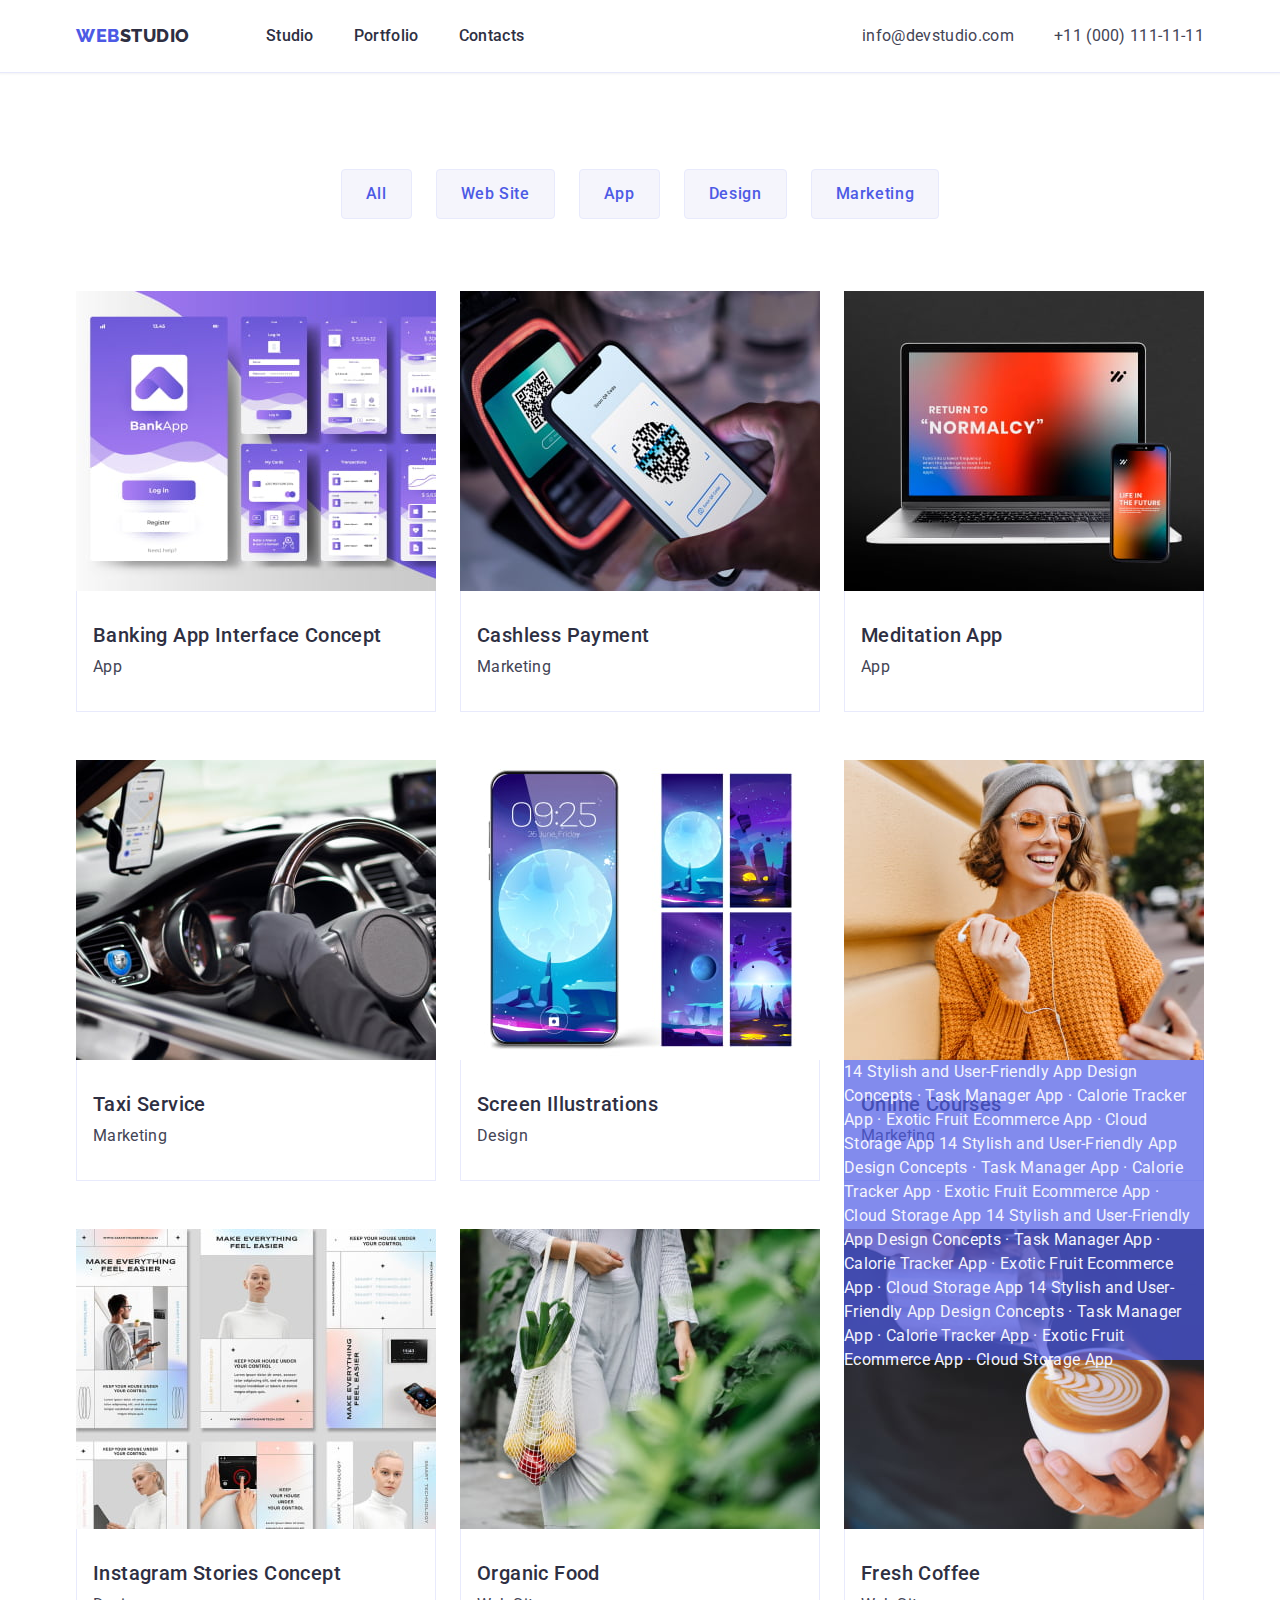
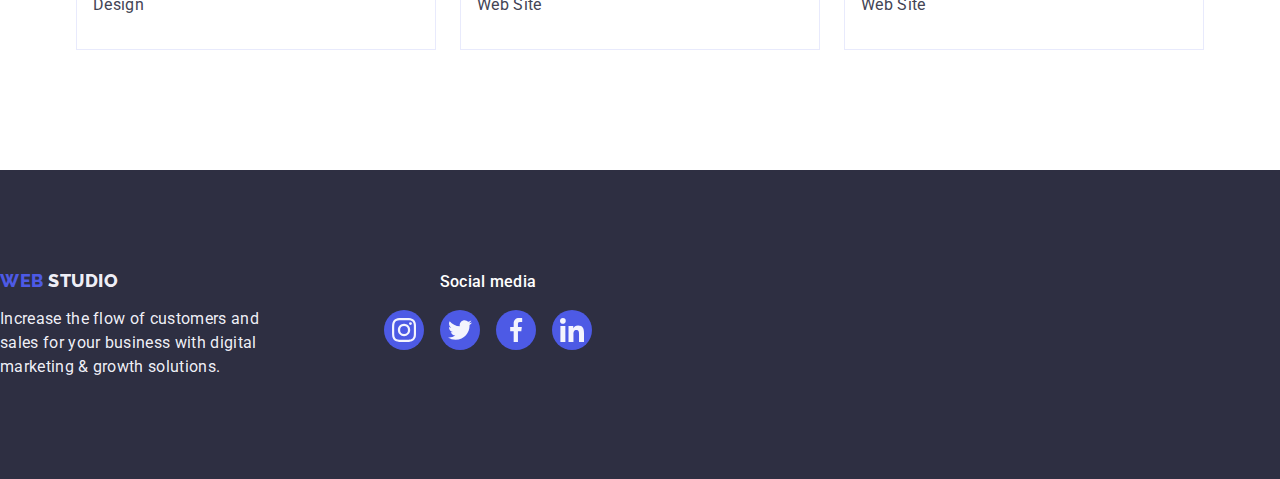
==== portfolio.html @ 6cc94f65 "ovarlai2" ====
<!DOCTYPE html>
<html lang="en">

<head>
  <meta charset="UTF-8" />
  <meta http-equiv="X-UA-Compatible" content="IE=edge" />
  <meta name="viewport" content="width=device-width, initial-scale=1.0" />
  <title>Document</title>
  <link rel="preconnect" href="https://fonts.googleapis.com" />
  <link rel="preconnect" href="https://fonts.gstatic.com" crossorigin />
  <link rel="preconnect" href="https://fonts.googleapis.com" />
  <link rel="preconnect" href="https://fonts.gstatic.com" crossorigin />
  <link
    href="https://fonts.googleapis.com/css2?family=Raleway:ital,wght@0,800;1,700&family=Roboto:wght@400;500;700;900&display=swap"
    rel="stylesheet" />
  <link rel="stylesheet" href="https://cdn.jsdelivr.net/npm/modern-normalize@1.1.0/modern-normalize.min.css">
  <link rel="stylesheet" href="./css/styles.css" />
</head>

<body>
  <!-- Header -->
  <header class="page-header">
    <div class="container page-header-container">
      <nav class="page-nav">
        <a class="menu-logo link" href="./index.html">
          Web<span class="logo">Studio</span>
        </a>
        <ul class="menu list">
          <li class="menu-item">
            <a class="menu-link link" href="./index.html">Studio</a>
          </li>
          <li class="menu-item">
            <a class="menu-link link" href="./portfolio.html">Portfolio</a>
          </li>
          <li class="menu-item">
            <a class="menu-link link" href="">Contacts</a>
          </li>
        </ul>
      </nav>

      <address class="page-address contact">
        <ul class="address list">
          <li class="address-item">
            <a class="contact link" href="mailto:info@devstudio.com">
              info@devstudio.com
            </a>
          </li>
          <li class="address-item">
            <a class="contact link" href="tel:+110001111111">
              +11 (000) 111-11-11
            </a>
          </li>
        </ul>
      </address>
    </div>
  </header>
  <main class="page-main">

    <!-- Products section -->

    <section class="section products-section link">
      <div class="container container-products">
        <h1 class="section-title visually-hidden">Products</h1>
        <ul class="filters list link">
          <li class="filters-item link">
            <button class="filters-button" type="button">All</button>
          </li>
          <li class="filters-item link">
            <button class="filters-button" type="button">Web Site</button>
          </li>
          <li class="filters-item link">
            <button class="filters-button" type="button">App</button>
          </li>
          <li class="filters-item link">
            <button class="filters-button" type="button">Design</button>
          </li>
          <li class="filters-item link">
            <button class="filters-button" type="button">Marketing</button>
          </li>
        </ul>
        <ul class="products list link">
          <li class="products-images">
            <a href="" class="link products-link">
              <img src="./images/hw-02/apps/banking-app.jpg" alt="banking interface" width="360" height="300" />
              <div class="content-card-wrapper">
                <h2 class="title-name">Banking App Interface Concept</h2>
                <p class="features-text">App</p>
              </div>
            </a>
          </li>
          <li class="products-images">
            <a href="" class="link products-link">
              <img src="./images/hw-02/apps/payment.jpg" alt="payment" width="360" height="300" />
              <div class="content-card-wrapper">
                <h2 class="title-name">Cashless Payment</h2>
                <p class="features-text">Marketing</p>
              </div>
            </a>
          </li>
          <li class="products-images">
            <a href="" class="link products-link">
              <img src="./images/hw-02/apps/meditation.jpg" alt="meditation" width="360" height="300" />
              <div class="content-card-wrapper">
                <h2 class="title-name">Meditation App</h2>
                <p class="features-text">App</p>
              </div>
            </a>
          </li>
          <li class="products-images">
            <a href="" class="link products-link">
              <img src="./images/hw-02/services/taxi.jpg" alt="taxi" width="360" height="300" />

              <div class="content-card-wrapper">
                <h2 class="title-name">Taxi Service</h2>
                <p class="features-text">Marketing</p>
              </div>
            </a>
          </li>
          <li class="products-images">
            <a href="" class="link products-link">
              <img src="./images/hw-02/services/screen.jpg" alt="screen" width="360" height="300" />
              <div class="content-card-wrapper">
                <h2 class="title-name">Screen Illustrations</h2>
                <p class="features-text">Design</p>
              </div>
            </a>
          </li>
          <li class="products-images">
            <a href="" class="link products-link">
              <div class="products-overley">
                <img src="./images/hw-02/services/courses.jpg" alt="online courses" width="360" height="300" />
                <p class="overlay">
                  14 Stylish and User-Friendly App Design Concepts · Task Manager App · Calorie Tracker App · Exotic
                  Fruit
                  Ecommerce App ·
                  Cloud Storage App 14 Stylish and User-Friendly App Design Concepts · Task Manager App · Calorie
                  Tracker App · Exotic
                  Fruit
                  Ecommerce App ·
                  Cloud Storage App 14 Stylish and User-Friendly App Design Concepts · Task Manager App · Calorie
                  Tracker App · Exotic
                  Fruit
                  Ecommerce App ·
                  Cloud Storage App 14 Stylish and User-Friendly App Design Concepts · Task Manager App · Calorie
                  Tracker App · Exotic
                  Fruit
                  Ecommerce App ·
                  Cloud Storage App
                </p>
              </div>
              <div class="content-card-wrapper">
                <h2 class="title-name">Online Courses</h2>
                <p class="features-text">Marketing</p>
              </div>
            </a>
          </li>
          <li class="products-images">
            <a href="" class="link products-link">
              <img src="./images/hw-02/websites/stories.jpg" alt="stories" width="360" height="300" />
              <div class="content-card-wrapper">
                <h2 class="title-name">Instagram Stories Concept</h2>
                <p class="features-text">Design</p>
              </div>
            </a>
          </li>
          <li class="products-images">
            <a href="" class="link products-link">
              <img src="./images/hw-02/websites/food.jpg" alt="food" width="360" height="300" />
              <div class="content-card-wrapper">
                <h2 class="title-name">Organic Food</h2>
                <p class="features-text">Web Site</p>
              </div>
            </a>
          </li>
          <li class="products-images">
            <a href="" class="link products-link">
              <img src="./images/hw-02/websites/cofee.jpg" alt="cofee" width="360" height="300" />
              <div class="content-card-wrapper">
                <h2 class="title-name">Fresh Coffee</h2>
                <p class="features-text">Web Site</p>
              </div>
            </a>
          </li>
        </ul>
      </div>
    </section>
  </main>
  <!-- Footer -->
  <footer class="page-footer">
    <div class="page-footer-container">
      <a class="footer-menu-logo link" href="./index.html">Web
        <span class="footer-logo">Studio</span>
      </a>
      <p class="footer-text">
        Increase the flow of customers and sales for your business with digital
        marketing & growth solutions.
      </p>
    </div>
    <div class="wrapper-container ">
      <p class="text-social">Social media</p>
      <ul class="social-list list footer-list">
        <li class="social-list-item">
          <a href="" class="social-list-link footer-link">
            <svg class="social-list-icon" width="24" height="24">
              <use href="./images/icons.svg#icon-instagram"></use>
            </svg>
          </a>
        </li>
        <li class="social-list-item">
          <a href="" class="social-list-link footer-link">
            <svg class="social-list-icon" width="24" height="24">
              <use href="./images/icons.svg#icon-twitter"></use>
            </svg>
          </a>
        </li>
        <li class="social-list-item">
          <a href="" class="social-list-link footer-link">
            <svg class="social-list-icon" width="24" height="24">
              <use href="./images/icons.svg#icon-facebook"></use>
            </svg>
          </a>
        </li>
        <li class="social-list-item">
          <a href="" class="social-list-link footer-link">
            <svg class="social-list-icon" width="24" height="24">
              <use href="./images/icons.svg#icon-linkedin"></use>
            </svg>
          </a>
        </li>
      </ul>
    </div>
  </footer>
  <script src="./js/modal.js"></script>
</body>

</html>
---- css/styles.css ----
:root {
  --prima-text-color: rgba(67, 68, 85, 1);
  --title-text-color: rgba(46, 47, 66, 1);
  --accent-color: rgba(77, 90, 229, 1);
  --prima-white-color: rgba(255, 255, 255, 0.84);
  --secondary-color: rgba(245, 245, 252, 0.982);
  --bg-color: rgba(46, 47, 66, 1);
  --btn-bg-color: rgb(64, 75, 191);
  --secondary-btn-bg-color: rgb(232, 234, 252);
  --icon-color: rgb(244, 244, 253);
  --shadow-color: rgba(46, 47, 66, 0.7);
  --icon-logo-color: rgb(142, 143, 153);
  --border-color: rgb(142, 143, 153);
  --icon-hover-color: rgb(64, 75, 191);
  --footer-text-color: #FFFFFF;
  --ovarley-text-color: rgb(244, 244, 253);
}

body {
  font-family: "Roboto", sans-serif;

  color: var(--prima-text-color);
  background-color: var(--prima-white-color);
}

h1,
h2,
h3,
p {
  margin-top: 0;
  margin-bottom: 0;
}

ul,
ol {
  margin-top: 0;
  margin-bottom: 0;
  padding-left: 0;
}

img {
  display: block;
}


.list {
  list-style: none;
}

.link {
  text-decoration: none;
}

.container {
  width: 1158px;
  margin-left: auto;
  margin-right: auto;
  padding-left: 15px;
  padding-right: 15px;

}

.section-title {
  font-weight: 700;
  font-size: 36px;
  line-height: 1.11;
  text-align: center;
  letter-spacing: 0.02em;
  text-transform: capitalize;
  margin-bottom: 72px;
  color: var(--title-text-color);

}

.title-name {
  font-weight: 500;
  font-size: 20px;
  line-height: 1.2;
  letter-spacing: 0.02em;
  margin-bottom: 8px;
  color: var(--title-text-color);

}

.social-list {
  display: flex;
  justify-content: center;
  gap: 24px;
}

.social-list-icon {
  fill: var(--icon-color);
}


.social-list-link {
  width: 40px;
  height: 40px;
  border-radius: 50%;
  display: flex;
  justify-content: center;
  align-items: center;
  background-color: var(--accent-color);
}

/* Main*/

/* ===============Header================= */
.page-header {
  border-bottom: 1px solid #E7E9FC;
  box-shadow: 0px 2px 1px rgba(46, 47, 66, 0.08), 0px 1px 1px rgba(46, 47, 66, 0.16), 0px 1px 6px rgba(46, 47, 66, 0.08);
}

.page-header-container {
  display: flex;
  align-items: center;
}

.page-nav {
  display: flex;
  align-items: center;
}


.menu-logo {
  font-family: "Raleway", sans-serif;
  font-weight: 800;
  font-size: 18px;
  line-height: 1.17;
  letter-spacing: 0.03em;
  text-transform: uppercase;
  color: var(--accent-color);
  padding: 24px 0;
  margin-right: 76px;
}

.logo {
  font-family: "Raleway", sans-serif;
  font-weight: 800;
  font-size: 18px;
  line-height: 1.17;
  letter-spacing: 0.03em;
  text-transform: uppercase;

  color: var(--title-text-color);
}

.menu {
  display: flex;
  align-items: center;
}

.menu-item:not(:last-child) {
  margin-right: 40px;
}

.menu-link {
  display: block;
  font-weight: 500;
  font-size: 16px;
  line-height: 1.5;
  padding: 24px 0;
  letter-spacing: 0.02em;
  color: var(--title-text-color);
}

.link:hover,
.link:focus {
  color: var(--accent-color);
}

/*-- Address --*/
.address {
  display: flex;
  align-items: center;
  gap: 40px;
}

.contact {
  font-weight: 400;
  font-size: 16px;
  font-style: normal;
  line-height: 1.5;
  letter-spacing: 0.02em;
  color: var(--prima-text-color);
  margin-left: auto;
  padding-top: 24px;
  padding-bottom: 24px;
}

.contact:hover,
.contact:focus {
  color: var(--accent-color);
}

/* ===============Hero section============ */

.hero {
  display: flex;
  height: 590.57px;
  padding: 188px 0;
  max-width: 1440px;
  margin-left: auto;
  margin-right: auto;
  background-image: linear-gradient(rgba(46, 47, 66, 0.7), rgba(46, 47, 66, 0.7)), url("../images/hw-04/hero/people-office.jpg");
  background-repeat: no-repeat;
  background-position: center;
  background-size: cover;
  background-color: var(--bg-color);
}

.hero-title {
  max-width: 496px;
  font-weight: 700;
  font-size: 56px;
  line-height: 1.07;
  text-align: center;
  color: var(--prima-white-color);
  letter-spacing: 0.02em;
  margin-left: auto;
  margin-right: auto;
}

.modal-btn {
  font-family: "Roboto", sans-serif;
  min-width: 169px;
  height: 56px;
  font-weight: 500;
  font-size: 16px;
  line-height: 1.5;
  display: block;
  align-items: center;
  letter-spacing: 0.04em;
  border-radius: 4px;
  border: none;
  padding-top: 16px;
  padding-right: 32px;
  padding-bottom: 16px;
  padding-left: 32px;
  cursor: pointer;
  margin-top: 70px;
  margin-left: auto;
  margin-right: auto;
  box-shadow: 0px 4px 4px var(--shadow-color);
  background: var(--accent-color);
  color: var(--prima-white-color);
}

.modal-btn:hover,
.modal-btn:focus,
.modal-btn:active {
  background: var(--btn-bg-color);
  color: var(--prima-white-color);
}

/* ===========Objectives section============= */
.section {
  padding-top: 120px;
  padding-bottom: 120px;
}

.goal {
  display: flex;
}

.goal-wrapper {
  display: flex;
  align-items: center;
  justify-content: center;
  width: 264px;
  height: 112px;
  margin-bottom: 8px;
  background: #F4F4FD;
  border-radius: 4px;

}

.icon {
  width: 64px;
  height: 64px;
}

.goal-item:not(:last-child) {
  margin-right: 24px;
}

.goal-text {
  font-weight: 400;
  font-size: 16px;
  line-height: 1.5;
  letter-spacing: 0.02em;
  width: 264px;

  padding: 24p 0;
  color: var(--prima-text-color);
}

.visually-hidden {
  position: absolute;
  width: 1px;
  height: 1px;
  margin: -1px;
  border: 0;
  padding: 0;
  white-space: nowrap;
  clip-path: inset(100%);
  clip: rect(0 0 0 0);
  overflow: hidden;
}

/*=======Devices section=======*/
.devices-section {
  padding-top: 0px;
}

.devices {
  display: flex;
}

.devices-images:not(:last-child) {
  margin-right: 24px;
}

/*=======Team section=======*/

.team {
  gap: 24px;
  display: flex;
  flex-wrap: wrap;
  justify-content: space-between;
}

.team-section {
  gap: 24px;
  padding: 120px 0;
  background-color: var(--secondary-color);
}

.team-work {
  text-align: center;
  border-radius: 0px 0px 4px 4px;
  box-shadow: 0px 1px 6px rgba(46, 47, 66, 0.08), 0px 1px 1px rgba(46, 47, 66, 0.16), 0px 2px 1px rgba(46, 47, 66, 0.08);
  background-color: var(--prima-white-color);
}

.team-card-wrapper {
  padding: 32px 0;
  margin: auto;

  border-radius: 0px 0px 4px 4px;
}

.team-features-text {
  font-weight: 400;
  font-size: 16px;
  line-height: 1.5;
  letter-spacing: 0.02em;
  margin-bottom: 8px;
  color: var(--prima-text-color);
}

.team-link:hover,
.team-link:focus {
  background-color: var(--btn-bg-color);
}

/*-- Customers section --*/
.customers-list {
  display: flex;
  gap: 24px;
}

.customers-icon {
  fill: currentColor;
}

.customers-title {
  font-size: 36px;
  line-height: 40px;
  line-height: 1.1;
  text-align: center;
  letter-spacing: 0.02em;
  text-transform: capitalize;
  color: var(--title-text-color);
  margin-bottom: 72px;
}

.customers-list-item {
  width: calc((100% - 120px) / 6);
  height: 88px;
}

.customers-item-link {
  width: 100%;
  height: 100%;
  border: 1px solid var(--border-color);
  border-radius: 4px;
  display: flex;
  align-items: center;
  justify-content: center;
  color: var(--border-color);
}

.customers-item-link:hover,
.customers-item-link:focus {
  border-color: var(--icon-hover-color)
}

.customers-item-link:hover,
.customers-item-link:focus {
  color: var(--icon-hover-color)
}

/*-- Footer --*/
.footer-container-content {
  display: flex;
  align-items: baseline;
}

.page-footer {
  display: flex;
  flex-direction: row;
  align-items: baseline;
  padding-top: 100px;
  padding-bottom: 100px;
  background-color: var(--bg-color);
}

.footer-menu-logo {
  font-family: "Raleway", sans-serif;
  font-style: normal;
  font-weight: 800;
  font-size: 18px;
  line-height: 1.17;
  display: inline-block;
  align-items: center;
  letter-spacing: 0.03em;
  text-transform: uppercase;
  margin-bottom: 16px;
  color: var(--accent-color);
}

.footer-logo {
  font-family: "Raleway";
  font-style: normal;
  font-weight: 800;
  font-size: 18px;
  line-height: 1.17;
  display: inline-block;
  align-items: center;
  letter-spacing: 0.03em;
  text-transform: uppercase;
  color: var(--secondary-color);
}

.footer-text {
  width: 264px;
  font-weight: 400;
  font-size: 16px;
  line-height: 1.5;
  letter-spacing: 0.02em;
  color: var(--secondary-color);
}

.page-footer-container {
  display: inline-block;
  margin-right: 120px;
}

.footer-list {
  gap: 16px;
}

.wrapper-container {
  display: block;
  align-items: center;
  width: 208px;
}

.text-social {
  margin-bottom: 16px;
  text-align: center;
  font-weight: 500;
  font-size: 16px;
  line-height: 1.5;
  letter-spacing: 0.02em;

  color: var(--footer-text-color);
}

.footer-link:hover,
.footer-link:focus {
  background-color: #31D0AA;
}

/*-- Portfolio --*/

.page-main {
  background-color: var(--prima-white-color);
}

.filters {
  display: inline-block;
  display: flex;
  gap: 24px;
  margin-bottom: 72px;
  justify-content: center;
}

.filters-button {
  font-family: "Roboto", sans-serif;
  font-weight: 500;
  font-size: 16px;
  line-height: 1.5;
  display: flex;
  border-radius: 4px;
  text-align: center;
  letter-spacing: 0.04em;
  cursor: pointer;
  padding-top: 12px;
  padding-left: 24px;
  padding-bottom: 12px;
  padding-right: 24px;
  border: 1px solid var(--secondary-btn-bg-color);
  background: var(--secondary-color);
  color: var(--accent-color);
}

.filters-button:hover,
.filters-button:focus {
  box-shadow: 0px 3px 1px rgba(0, 0, 0, 0.1), 0px 2px 1px rgba(0, 0, 0, 0.08), 0px 2px 2px rgba(0, 0, 0, 0.12);
}

.filters-button:hover,
.filters-button:focus {
  border: 1px solid transparent;
  background: var(--btn-bg-color);
  color: var(--prima-white-color);
}

.products {
  display: flex;
  flex-wrap: wrap;
  column-gap: 24px;
  row-gap: 48px;
}

.products-section {
  padding: 96px 0 120px
}

.products-images {
  display: block;
  border-top: none;
  width: calc((100% - 48px) / 3);
}

.features-text {
  font-weight: 400;
  font-size: 16px;
  line-height: 1.5;
  letter-spacing: 0.02em;
  color: var(--prima-text-color);
}

.content-card-wrapper {
  padding-top: 32px;
  padding: 32px 16px;
  border: 1px solid var(--secondary-btn-bg-color);
  border-top: none;
}

.products-overley {
  position: relative;
}

.overlay {
  position: absolute;
  font-weight: 400;
  font-size: 16px;
  line-height: 1.5;
  letter-spacing: 0.02em;
  width: 100%;
  height: 100%;

  color: var(--ovarley-text-color);
  background-color: rgb(77, 90, 229, 0.7);
}

.products-link {
  display: block;
}

.products-link:hover,
.products-link:focus {
  box-shadow: 0px 1px 6px rgba(46, 47, 66, 0.08),
    0px 1px 1px rgba(46, 47, 66, 0.16),
    0px 2px 1px rgba(46, 47, 66, 0.08);
}
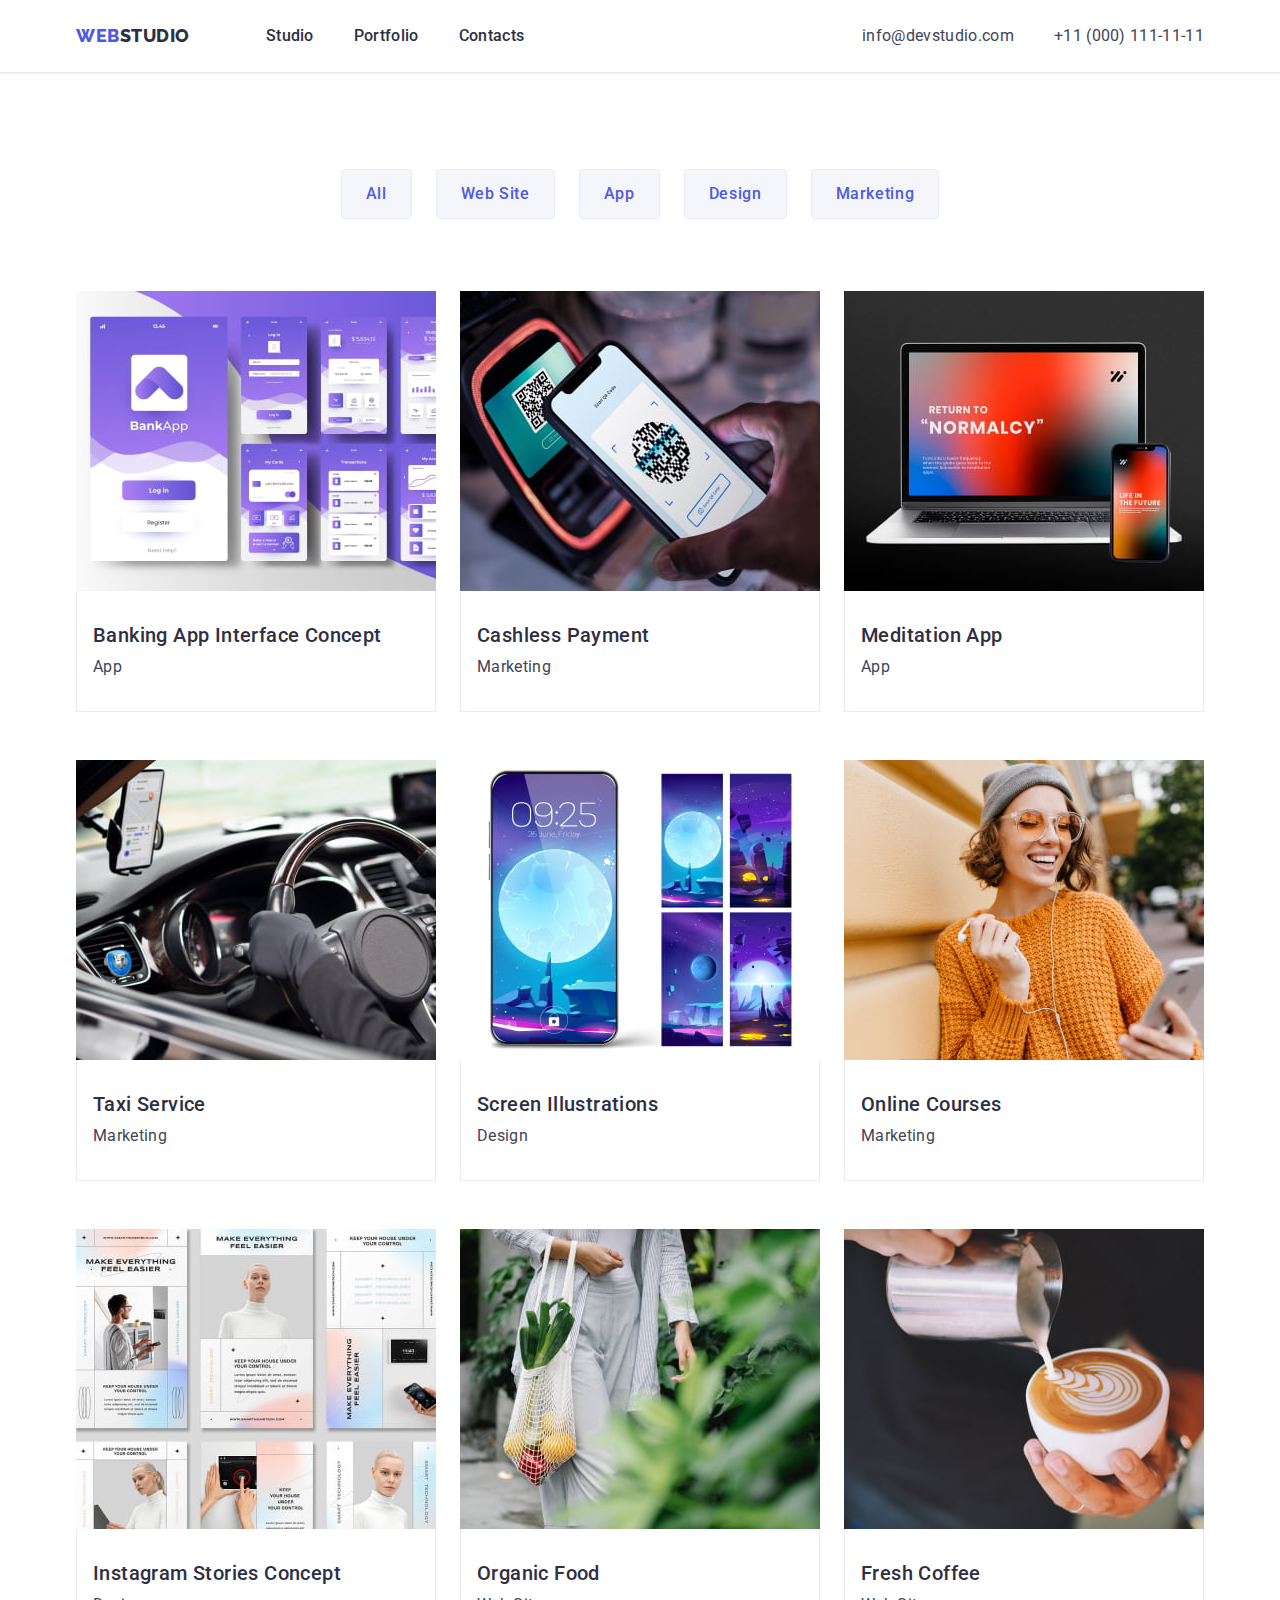
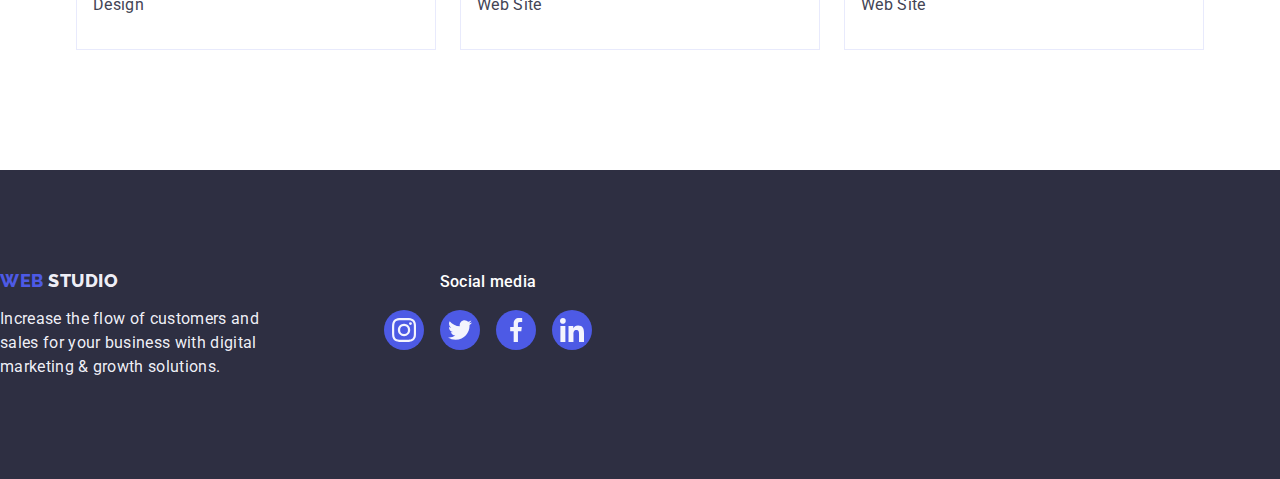
==== commit 922223b7: "products-overley" ====
--- a/portfolio.html
+++ b/portfolio.html
@@ -81,7 +81,15 @@
         <ul class="products list link">
           <li class="products-images">
             <a href="" class="link products-link">
-              <img src="./images/hw-02/apps/banking-app.jpg" alt="banking interface" width="360" height="300" />
+              <div class="products-overlay">
+                <img src="./images/hw-02/apps/banking-app.jpg" alt="banking interface" width="360" height="300" />
+                <p class="overlay">
+                  14 Stylish and User-Friendly App Design Concepts · Task Manager App · Calorie Tracker App · Exotic
+                  Fruit
+                  Ecommerce App ·
+                  Cloud Storage App
+                </p>
+              </div>
               <div class="content-card-wrapper">
                 <h2 class="title-name">Banking App Interface Concept</h2>
                 <p class="features-text">App</p>
@@ -90,7 +98,15 @@
           </li>
           <li class="products-images">
             <a href="" class="link products-link">
-              <img src="./images/hw-02/apps/payment.jpg" alt="payment" width="360" height="300" />
+              <div class="products-overlay">
+                <img src="./images/hw-02/apps/payment.jpg" alt="payment" width="360" height="300" />
+                <p class="overlay">
+                  14 Stylish and User-Friendly App Design Concepts · Task Manager App · Calorie Tracker App · Exotic
+                  Fruit
+                  Ecommerce App ·
+                  Cloud Storage App
+                </p>
+              </div>
               <div class="content-card-wrapper">
                 <h2 class="title-name">Cashless Payment</h2>
                 <p class="features-text">Marketing</p>
@@ -99,7 +115,15 @@
           </li>
           <li class="products-images">
             <a href="" class="link products-link">
-              <img src="./images/hw-02/apps/meditation.jpg" alt="meditation" width="360" height="300" />
+              <div class="products-overlay">
+                <img src="./images/hw-02/apps/meditation.jpg" alt="meditation" width="360" height="300" />
+                <p class="overlay">
+                  14 Stylish and User-Friendly App Design Concepts · Task Manager App · Calorie Tracker App · Exotic
+                  Fruit
+                  Ecommerce App ·
+                  Cloud Storage App
+                </p>
+              </div>
               <div class="content-card-wrapper">
                 <h2 class="title-name">Meditation App</h2>
                 <p class="features-text">App</p>
@@ -108,8 +132,15 @@
           </li>
           <li class="products-images">
             <a href="" class="link products-link">
-              <img src="./images/hw-02/services/taxi.jpg" alt="taxi" width="360" height="300" />
-
+              <div class="products-overlay">
+                <img src="./images/hw-02/services/taxi.jpg" alt="taxi" width="360" height="300" />
+                <p class="overlay">
+                  14 Stylish and User-Friendly App Design Concepts · Task Manager App · Calorie Tracker App · Exotic
+                  Fruit
+                  Ecommerce App ·
+                  Cloud Storage App
+                </p>
+              </div>
               <div class="content-card-wrapper">
                 <h2 class="title-name">Taxi Service</h2>
                 <p class="features-text">Marketing</p>
@@ -118,7 +149,15 @@
           </li>
           <li class="products-images">
             <a href="" class="link products-link">
-              <img src="./images/hw-02/services/screen.jpg" alt="screen" width="360" height="300" />
+              <div class="products-overlay">
+                <img src="./images/hw-02/services/screen.jpg" alt="screen" width="360" height="300" />
+                <p class="overlay">
+                  14 Stylish and User-Friendly App Design Concepts · Task Manager App · Calorie Tracker App · Exotic
+                  Fruit
+                  Ecommerce App ·
+                  Cloud Storage App
+                </p>
+              </div>
               <div class="content-card-wrapper">
                 <h2 class="title-name">Screen Illustrations</h2>
                 <p class="features-text">Design</p>
@@ -127,26 +166,16 @@
           </li>
           <li class="products-images">
             <a href="" class="link products-link">
-              <div class="products-overley">
-                <img src="./images/hw-02/services/courses.jpg" alt="online courses" width="360" height="300" />
-                <p class="overlay">
-                  14 Stylish and User-Friendly App Design Concepts · Task Manager App · Calorie Tracker App · Exotic
-                  Fruit
-                  Ecommerce App ·
-                  Cloud Storage App 14 Stylish and User-Friendly App Design Concepts · Task Manager App · Calorie
-                  Tracker App · Exotic
-                  Fruit
-                  Ecommerce App ·
-                  Cloud Storage App 14 Stylish and User-Friendly App Design Concepts · Task Manager App · Calorie
-                  Tracker App · Exotic
-                  Fruit
-                  Ecommerce App ·
-                  Cloud Storage App 14 Stylish and User-Friendly App Design Concepts · Task Manager App · Calorie
-                  Tracker App · Exotic
-                  Fruit
-                  Ecommerce App ·
-                  Cloud Storage App
-                </p>
+              <div class="products-overlay ">
+                <div class="products-overlay">
+                  <img src="./images/hw-02/services/courses.jpg" alt="online courses" width="360" height="300" />
+                  <p class="overlay">
+                    14 Stylish and User-Friendly App Design Concepts · Task Manager App · Calorie Tracker App · Exotic
+                    Fruit
+                    Ecommerce App ·
+                    Cloud Storage App
+                  </p>
+                </div>
               </div>
               <div class="content-card-wrapper">
                 <h2 class="title-name">Online Courses</h2>
@@ -155,17 +184,33 @@
             </a>
           </li>
           <li class="products-images">
-            <a href="" class="link products-link">
-              <img src="./images/hw-02/websites/stories.jpg" alt="stories" width="360" height="300" />
-              <div class="content-card-wrapper">
-                <h2 class="title-name">Instagram Stories Concept</h2>
-                <p class="features-text">Design</p>
-              </div>
-            </a>
-          </li>
-          <li class="products-images">
-            <a href="" class="link products-link">
-              <img src="./images/hw-02/websites/food.jpg" alt="food" width="360" height="300" />
+            <div class="products-overlay">
+              <a href="" class="link products-link">
+                <img src="./images/hw-02/websites/stories.jpg" alt="stories" width="360" height="300" />
+                <p class="overlay">
+                  14 Stylish and User-Friendly App Design Concepts · Task Manager App · Calorie Tracker App · Exotic
+                  Fruit
+                  Ecommerce App ·
+                  Cloud Storage App
+                </p>
+            </div>
+            <div class="content-card-wrapper">
+              <h2 class="title-name">Instagram Stories Concept</h2>
+              <p class="features-text">Design</p>
+            </div>
+            </a>
+          </li>
+          <li class="products-images">
+            <a href="" class="link products-link">
+              <div class="products-overlay">
+                <img src="./images/hw-02/websites/food.jpg" alt="food" width="360" height="300" />
+                <p class="overlay">
+                  14 Stylish and User-Friendly App Design Concepts · Task Manager App · Calorie Tracker App · Exotic
+                  Fruit
+                  Ecommerce App ·
+                  Cloud Storage App
+                </p>
+              </div>
               <div class="content-card-wrapper">
                 <h2 class="title-name">Organic Food</h2>
                 <p class="features-text">Web Site</p>
@@ -174,7 +219,15 @@
           </li>
           <li class="products-images">
             <a href="" class="link products-link">
-              <img src="./images/hw-02/websites/cofee.jpg" alt="cofee" width="360" height="300" />
+              <div class="products-overlay">
+                <img src="./images/hw-02/websites/cofee.jpg" alt="cofee" width="360" height="300" />
+                <p class="overlay">
+                  14 Stylish and User-Friendly App Design Concepts · Task Manager App · Calorie Tracker App · Exotic
+                  Fruit
+                  Ecommerce App ·
+                  Cloud Storage App
+                </p>
+              </div>
               <div class="content-card-wrapper">
                 <h2 class="title-name">Fresh Coffee</h2>
                 <p class="features-text">Web Site</p>
--- a/css/styles.css
+++ b/css/styles.css
@@ -570,21 +570,28 @@
   border-top: none;
 }
 
-.products-overley {
+.products-overlay {
   position: relative;
+  overflow: hidden;
 }
 
 .overlay {
   position: absolute;
-  font-weight: 400;
-  font-size: 16px;
-  line-height: 1.5;
-  letter-spacing: 0.02em;
+  transform: translate(0, 100%);
+  transition: transform 250ms cubic-bezier(0.4, 0, 0.2, 1);
   width: 100%;
   height: 100%;
-
-  color: var(--ovarley-text-color);
-  background-color: rgb(77, 90, 229, 0.7);
+  top: 0;
+  left: 0;
+  overflow: auto;
+  color: #F4F4FD;
+  padding: 40px 32px;
+  background-color: rgb(77, 90, 229);
+}
+
+.products-link:hover .overlay,
+.products-link:focus .overlay {
+  transform: translate(0, 0);
 }
 
 .products-link {
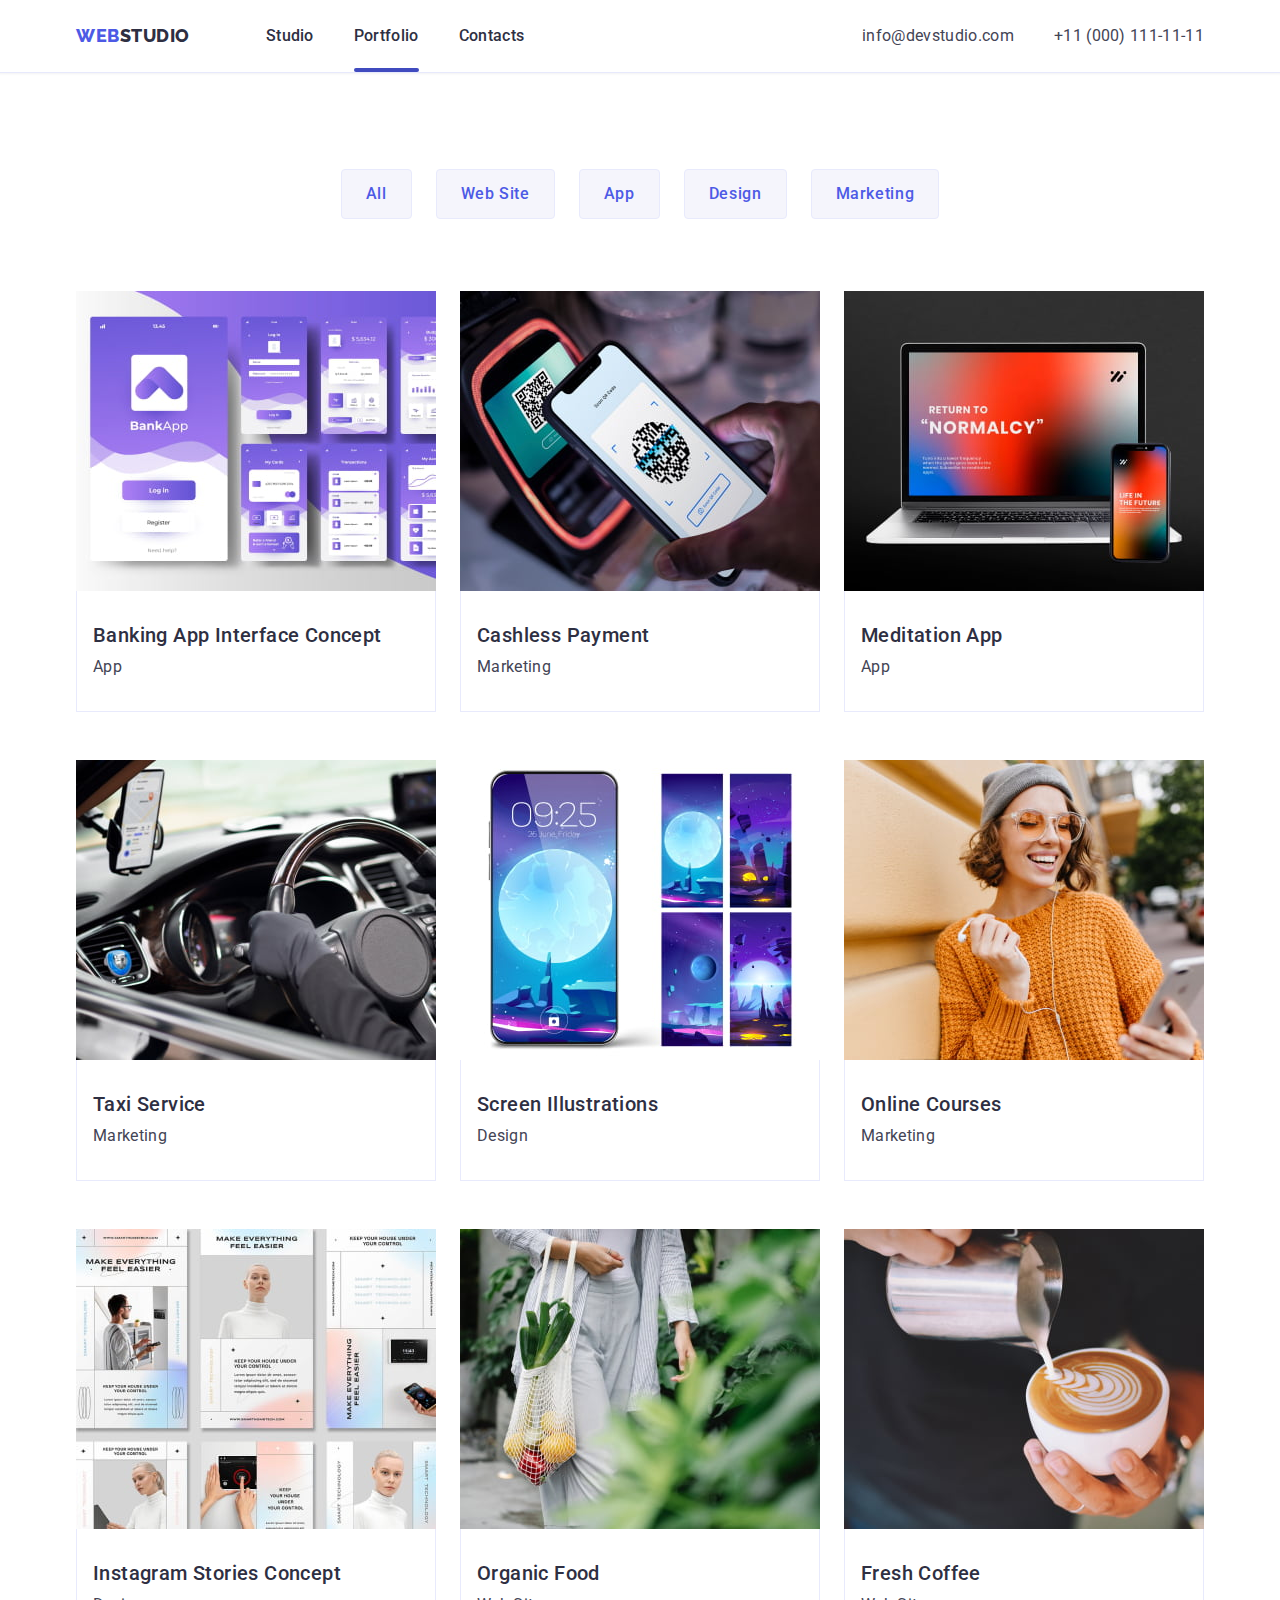
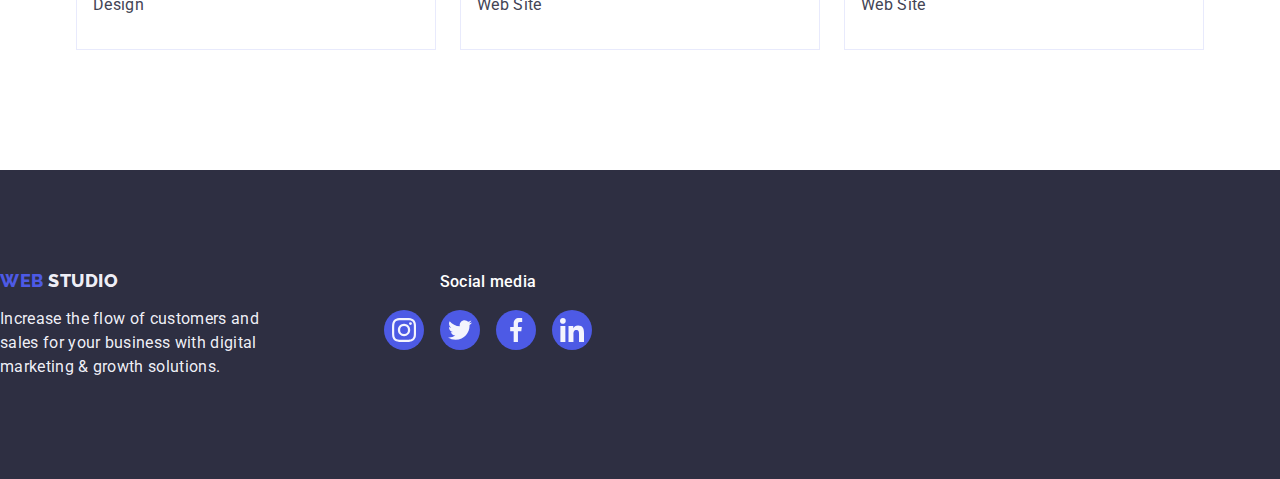
==== commit c79b2560: ".menu-link.activ::after" ====
--- a/portfolio.html
+++ b/portfolio.html
@@ -30,7 +30,7 @@
             <a class="menu-link link" href="./index.html">Studio</a>
           </li>
           <li class="menu-item">
-            <a class="menu-link link" href="./portfolio.html">Portfolio</a>
+            <a class="menu-link link activ" href="./portfolio.html">Portfolio</a>
           </li>
           <li class="menu-item">
             <a class="menu-link link" href="">Contacts</a>
@@ -283,7 +283,6 @@
       </ul>
     </div>
   </footer>
-  <script src="./js/modal.js"></script>
 </body>
 
 </html>--- a/css/styles.css
+++ b/css/styles.css
@@ -92,6 +92,7 @@
   fill: var(--icon-color);
 }
 
+.btn {}
 
 .social-list-link {
   width: 40px;
@@ -146,12 +147,17 @@
 }
 
 .menu {
+
   display: flex;
   align-items: center;
 }
 
 .menu-item:not(:last-child) {
   margin-right: 40px;
+}
+
+.menu-item {
+  position: relative;
 }
 
 .menu-link {
@@ -161,11 +167,27 @@
   line-height: 1.5;
   padding: 24px 0;
   letter-spacing: 0.02em;
+  transition: color 250ms cubic-bezier(0.4, 0, 0.2, 1);
   color: var(--title-text-color);
 }
 
-.link:hover,
-.link:focus {
+.menu-link::after {
+  position: absolute;
+  content: " ";
+  display: block;
+  width: 100%;
+  height: 4px;
+  left: 0;
+  bottom: 0;
+  border-radius: 2px;
+}
+
+.menu-link.activ::after {
+  background: var(--icon-hover-color);
+}
+
+.menu-link:hover,
+.menu-link:focus {
   color: var(--accent-color);
 }
 
@@ -186,6 +208,7 @@
   margin-left: auto;
   padding-top: 24px;
   padding-bottom: 24px;
+  transition: color 250ms cubic-bezier(0.4, 0, 0.2, 1);
 }
 
 .contact:hover,
@@ -241,6 +264,7 @@
   margin-top: 70px;
   margin-left: auto;
   margin-right: auto;
+  transition: color 250ms cubic-bezier(0.4, 0, 0.2, 1), background- 250mc cubic-bezier(0.4, 0, 0.2, 1);
   box-shadow: 0px 4px 4px var(--shadow-color);
   background: var(--accent-color);
   color: var(--prima-white-color);
@@ -359,6 +383,10 @@
   color: var(--prima-text-color);
 }
 
+.team-link {
+  transition: color 250ms cubic-bezier(0.4, 0, 0.2, 1);
+}
+
 .team-link:hover,
 .team-link:focus {
   background-color: var(--btn-bg-color);
@@ -399,6 +427,7 @@
   align-items: center;
   justify-content: center;
   color: var(--border-color);
+  transition: color 250ms cubic-bezier(0.4, 0, 0.2, 1), border-color 250ms cubic-bezier(0.4, 0, 0.2, 1);
 }
 
 .customers-item-link:hover,
@@ -488,10 +517,15 @@
   color: var(--footer-text-color);
 }
 
+.footer-link {
+  transition: background-color 250ms cubic-bezier(0.4, 0, 0.2, 1);
+}
+
 .footer-link:hover,
 .footer-link:focus {
   background-color: #31D0AA;
 }
+
 
 /*-- Portfolio --*/
 
@@ -603,4 +637,57 @@
   box-shadow: 0px 1px 6px rgba(46, 47, 66, 0.08),
     0px 1px 1px rgba(46, 47, 66, 0.16),
     0px 2px 1px rgba(46, 47, 66, 0.08);
+}
+
+/*-- Modal window--*/
+
+.backdrop {
+  position: fixed;
+  top: 0;
+  left: 0;
+  z-index: 100;
+  width: 100%;
+  height: 100%;
+  background-color: rgba(46, 47, 66, 0.4);
+
+}
+
+.modal {
+  position: absolute;
+  top: 50%;
+  left: 50%;
+  transform: translate(-50%, -50%);
+  width: 408px;
+  height: 584px;
+  background: #FCFCFC;
+  box-shadow: 0px 1px 1px rgba(0, 0, 0, 0.14), 0px 1px 3px rgba(0, 0, 0, 0.12), 0px 2px 1px rgba(0, 0, 0, 0.2);
+  border-radius: 4px;
+
+}
+
+.modal-close-btn {
+  position: absolute;
+  top: 24px;
+  right: 24px;
+
+  display: flex;
+  justify-content: center;
+  align-items: center;
+
+  width: 24px;
+  height: 24px;
+  border-radius: 50%;
+  padding: 0;
+  cursor: pointer;
+
+  transition: backgroun-dcolor- 250ms cubic-bezier(0.4, 0, 0.2, 1);
+  border: 1px solid rgba(0, 0, 0, 0.1);
+  background: #E7E9FC;
+}
+
+
+.modal-close-btn:hover,
+.modal-close-btn:focus {
+  background-color: var(--icon-hover-color);
+
 }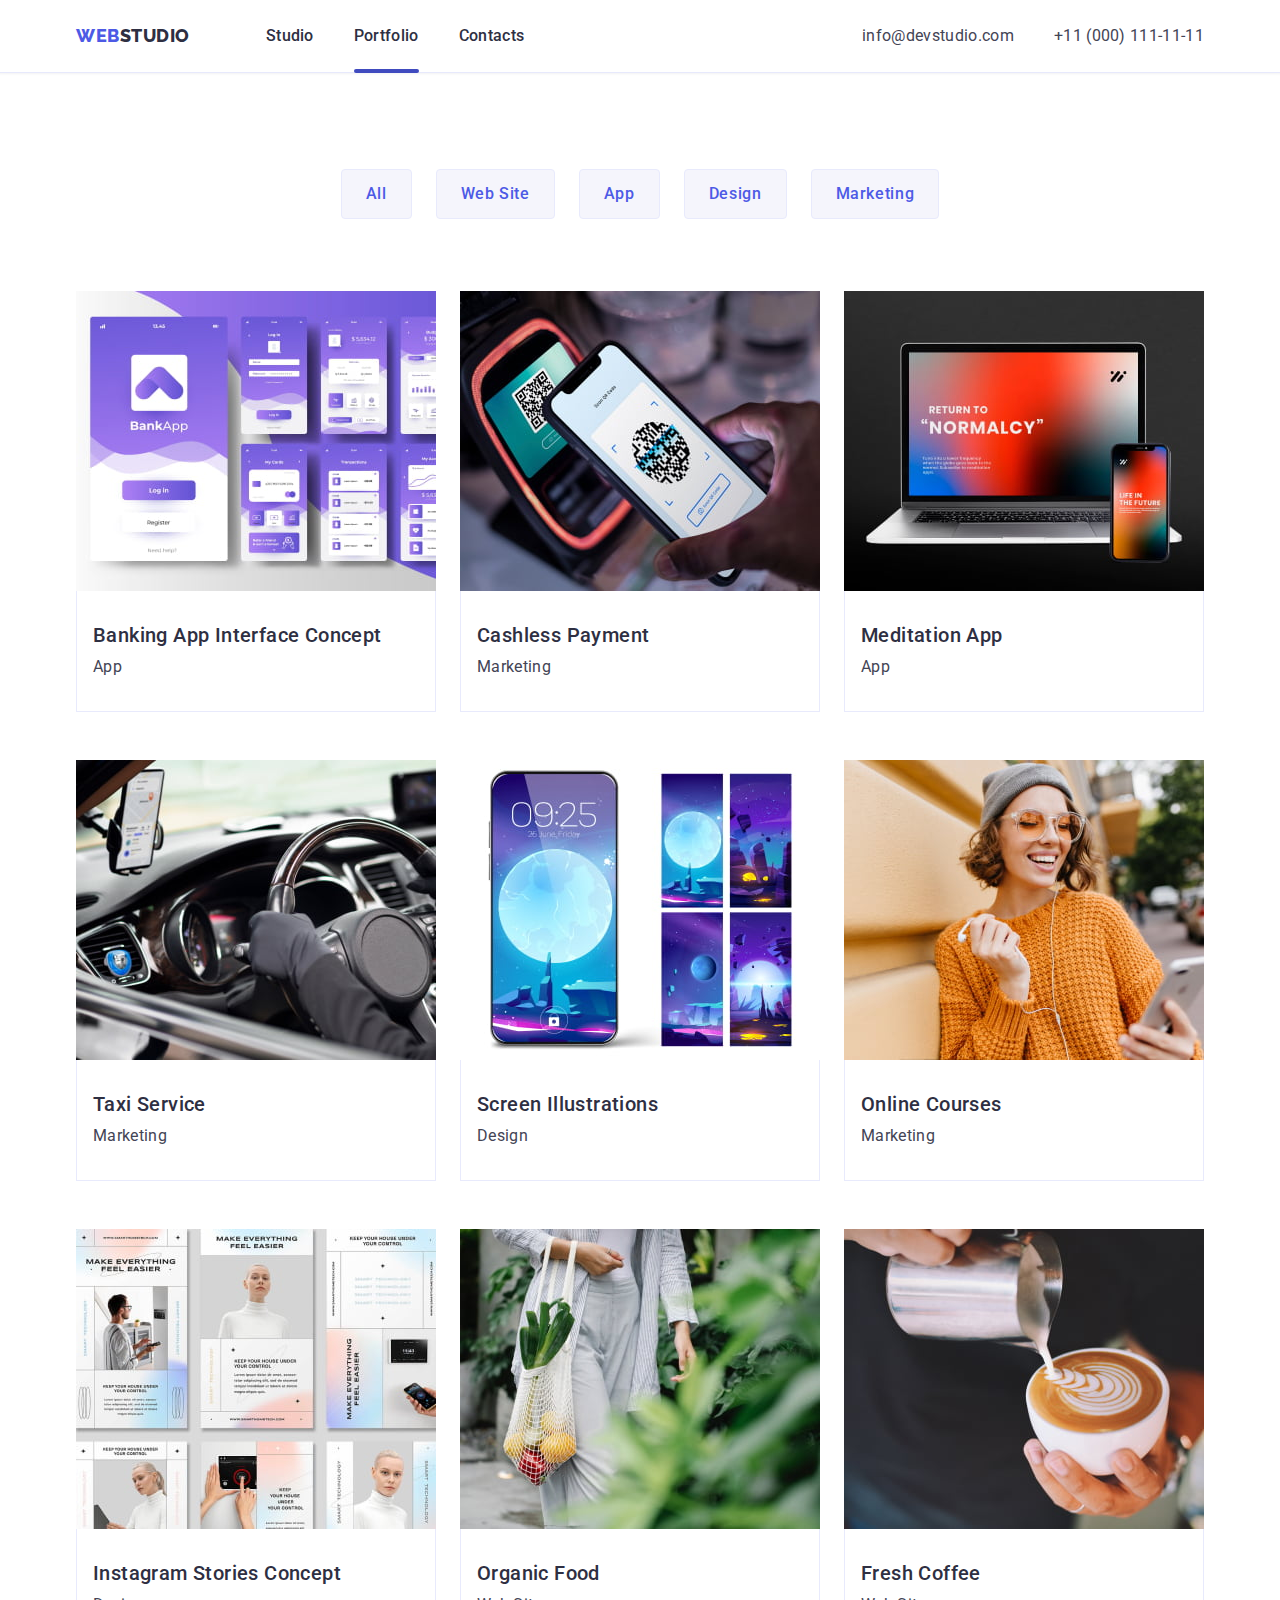
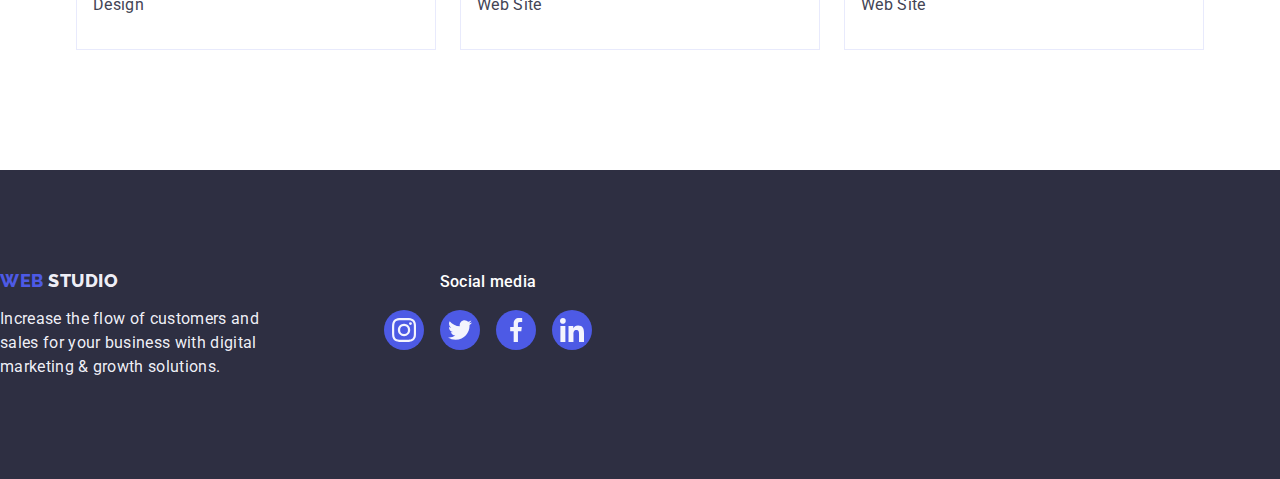
==== commit 9b696ff2: "closed element a." ====
--- a/portfolio.html
+++ b/portfolio.html
@@ -184,8 +184,8 @@
             </a>
           </li>
           <li class="products-images">
-            <div class="products-overlay">
-              <a href="" class="link products-link">
+            <a href="" class="link products-link">
+              <div class="products-overlay">
                 <img src="./images/hw-02/websites/stories.jpg" alt="stories" width="360" height="300" />
                 <p class="overlay">
                   14 Stylish and User-Friendly App Design Concepts · Task Manager App · Calorie Tracker App · Exotic
@@ -193,11 +193,11 @@
                   Ecommerce App ·
                   Cloud Storage App
                 </p>
-            </div>
-            <div class="content-card-wrapper">
-              <h2 class="title-name">Instagram Stories Concept</h2>
-              <p class="features-text">Design</p>
-            </div>
+              </div>
+              <div class="content-card-wrapper">
+                <h2 class="title-name">Instagram Stories Concept</h2>
+                <p class="features-text">Design</p>
+              </div>
             </a>
           </li>
           <li class="products-images">
--- a/css/styles.css
+++ b/css/styles.css
@@ -158,6 +158,8 @@
 
 .menu-item {
   position: relative;
+  content: '';
+  color: #404bbf
 }
 
 .menu-link {
@@ -173,13 +175,14 @@
 
 .menu-link::after {
   position: absolute;
-  content: " ";
+  left: 0;
+  bottom: -1px;
+  content: '';
   display: block;
   width: 100%;
   height: 4px;
-  left: 0;
-  bottom: 0;
   border-radius: 2px;
+
 }
 
 .menu-link.activ::after {
@@ -264,10 +267,11 @@
   margin-top: 70px;
   margin-left: auto;
   margin-right: auto;
-  transition: color 250ms cubic-bezier(0.4, 0, 0.2, 1), background- 250mc cubic-bezier(0.4, 0, 0.2, 1);
   box-shadow: 0px 4px 4px var(--shadow-color);
   background: var(--accent-color);
   color: var(--prima-white-color);
+
+  transition: background-color 250ms cubic-bezier(0.4, 0, 0.2, 1);
 }
 
 .modal-btn:hover,
@@ -427,7 +431,8 @@
   align-items: center;
   justify-content: center;
   color: var(--border-color);
-  transition: color 250ms cubic-bezier(0.4, 0, 0.2, 1), border-color 250ms cubic-bezier(0.4, 0, 0.2, 1);
+  transition: border-color 250ms cubic-bezier(0.4, 0, 0.2, 1),
+    color 250ms cubic-bezier(0.4, 0, 0.2, 1);
 }
 
 .customers-item-link:hover,
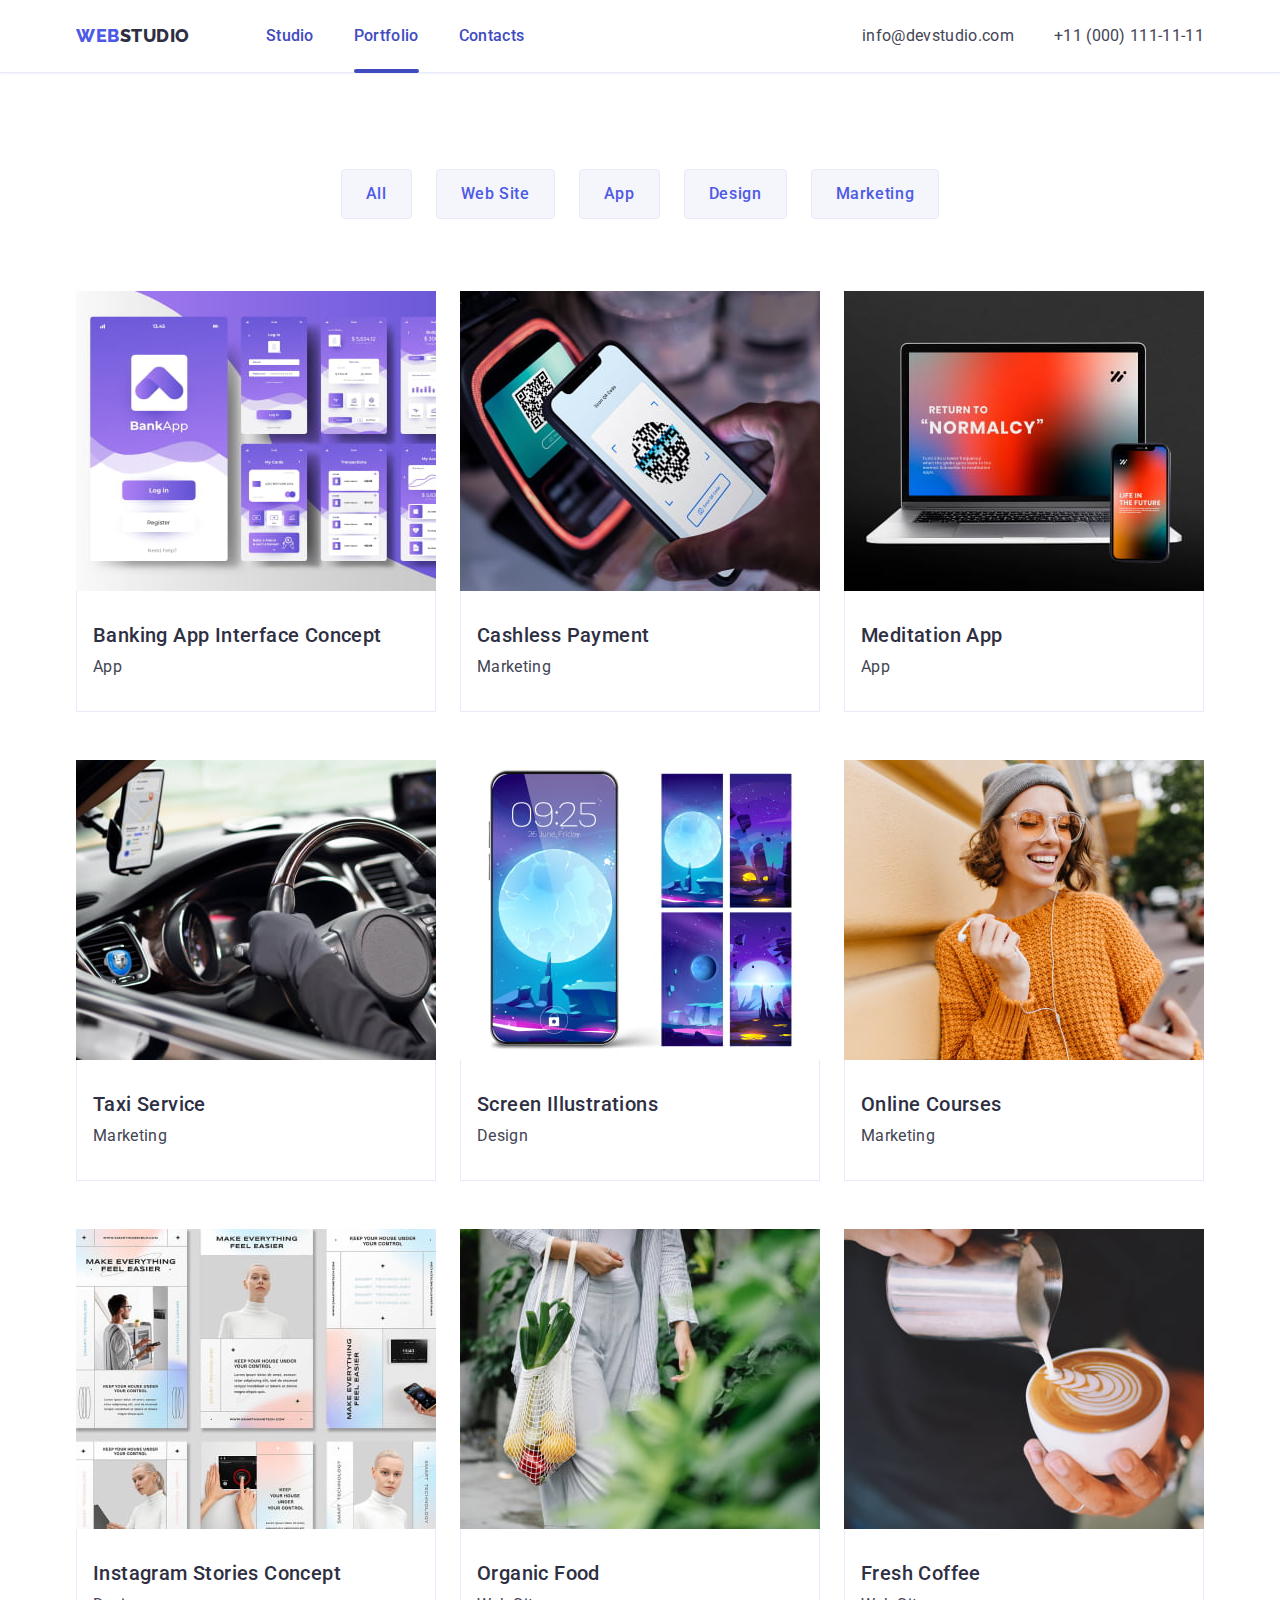
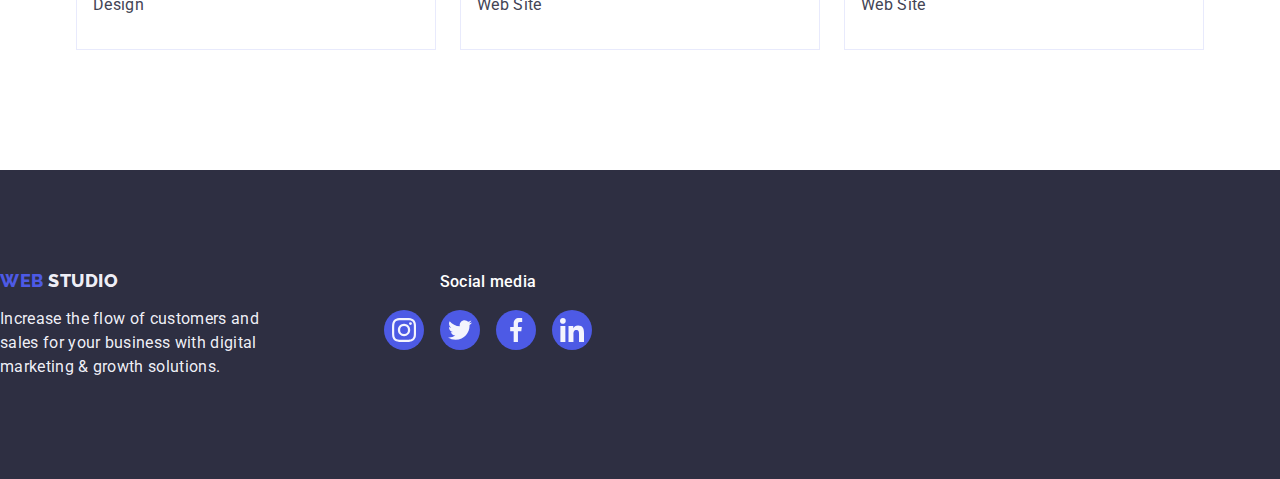
==== commit ce9d83fd: "div" ====
--- a/portfolio.html
+++ b/portfolio.html
@@ -167,15 +167,13 @@
           <li class="products-images">
             <a href="" class="link products-link">
               <div class="products-overlay ">
-                <div class="products-overlay">
-                  <img src="./images/hw-02/services/courses.jpg" alt="online courses" width="360" height="300" />
-                  <p class="overlay">
-                    14 Stylish and User-Friendly App Design Concepts · Task Manager App · Calorie Tracker App · Exotic
-                    Fruit
-                    Ecommerce App ·
-                    Cloud Storage App
-                  </p>
-                </div>
+                <img src="./images/hw-02/services/courses.jpg" alt="online courses" width="360" height="300" />
+                <p class="overlay">
+                  14 Stylish and User-Friendly App Design Concepts · Task Manager App · Calorie Tracker App · Exotic
+                  Fruit
+                  Ecommerce App ·
+                  Cloud Storage App
+                </p>
               </div>
               <div class="content-card-wrapper">
                 <h2 class="title-name">Online Courses</h2>
--- a/css/styles.css
+++ b/css/styles.css
@@ -157,12 +157,11 @@
 }
 
 .menu-item {
+  content: '';
+}
+
+.menu-link {
   position: relative;
-  content: '';
-  color: #404bbf
-}
-
-.menu-link {
   display: block;
   font-weight: 500;
   font-size: 16px;
@@ -171,6 +170,7 @@
   letter-spacing: 0.02em;
   transition: color 250ms cubic-bezier(0.4, 0, 0.2, 1);
   color: var(--title-text-color);
+  color: #404bbf
 }
 
 .menu-link::after {
@@ -182,11 +182,10 @@
   width: 100%;
   height: 4px;
   border-radius: 2px;
-
 }
 
 .menu-link.activ::after {
-  background: var(--icon-hover-color);
+  background-color: var(--icon-hover-color);
 }
 
 .menu-link:hover,
@@ -388,7 +387,7 @@
 }
 
 .team-link {
-  transition: color 250ms cubic-bezier(0.4, 0, 0.2, 1);
+  transition: background-color 250ms cubic-bezier(0.4, 0, 0.2, 1);
 }
 
 .team-link:hover,
@@ -563,6 +562,11 @@
   border: 1px solid var(--secondary-btn-bg-color);
   background: var(--secondary-color);
   color: var(--accent-color);
+
+  transition: color 250ms cubic-bezier(0.4, 0, 0.2, 1),
+    background-color 250ms cubic-bezier(0.4, 0, 0.2, 1),
+    border-color 250ms cubic-bezier(0.4, 0, 0.2, 1),
+    box-shadow 250ms cubic-bezier(0.4, 0, 0.2, 1);
 }
 
 .filters-button:hover,
@@ -622,6 +626,9 @@
   height: 100%;
   top: 0;
   left: 0;
+
+  line-height: 1.5;
+  letter-spacing: 0.02em;
   overflow: auto;
   color: #F4F4FD;
   padding: 40px 32px;
@@ -635,6 +642,7 @@
 
 .products-link {
   display: block;
+  transition: box-shadow 250ms cubic-bezier(0.4, 0, 0.2, 1);
 }
 
 .products-link:hover,
@@ -654,7 +662,13 @@
   width: 100%;
   height: 100%;
   background-color: rgba(46, 47, 66, 0.4);
-
+  transition: opacity 250ms cubic-bezier(0.4, 0, 0.2, 1), visibility 250ms cubic-bezier(0.4, 0, 0.2, 1);
+}
+
+.is-hidden {
+  opacity: 0;
+  visibility: hidden;
+  visibility: hidden;
 }
 
 .modal {
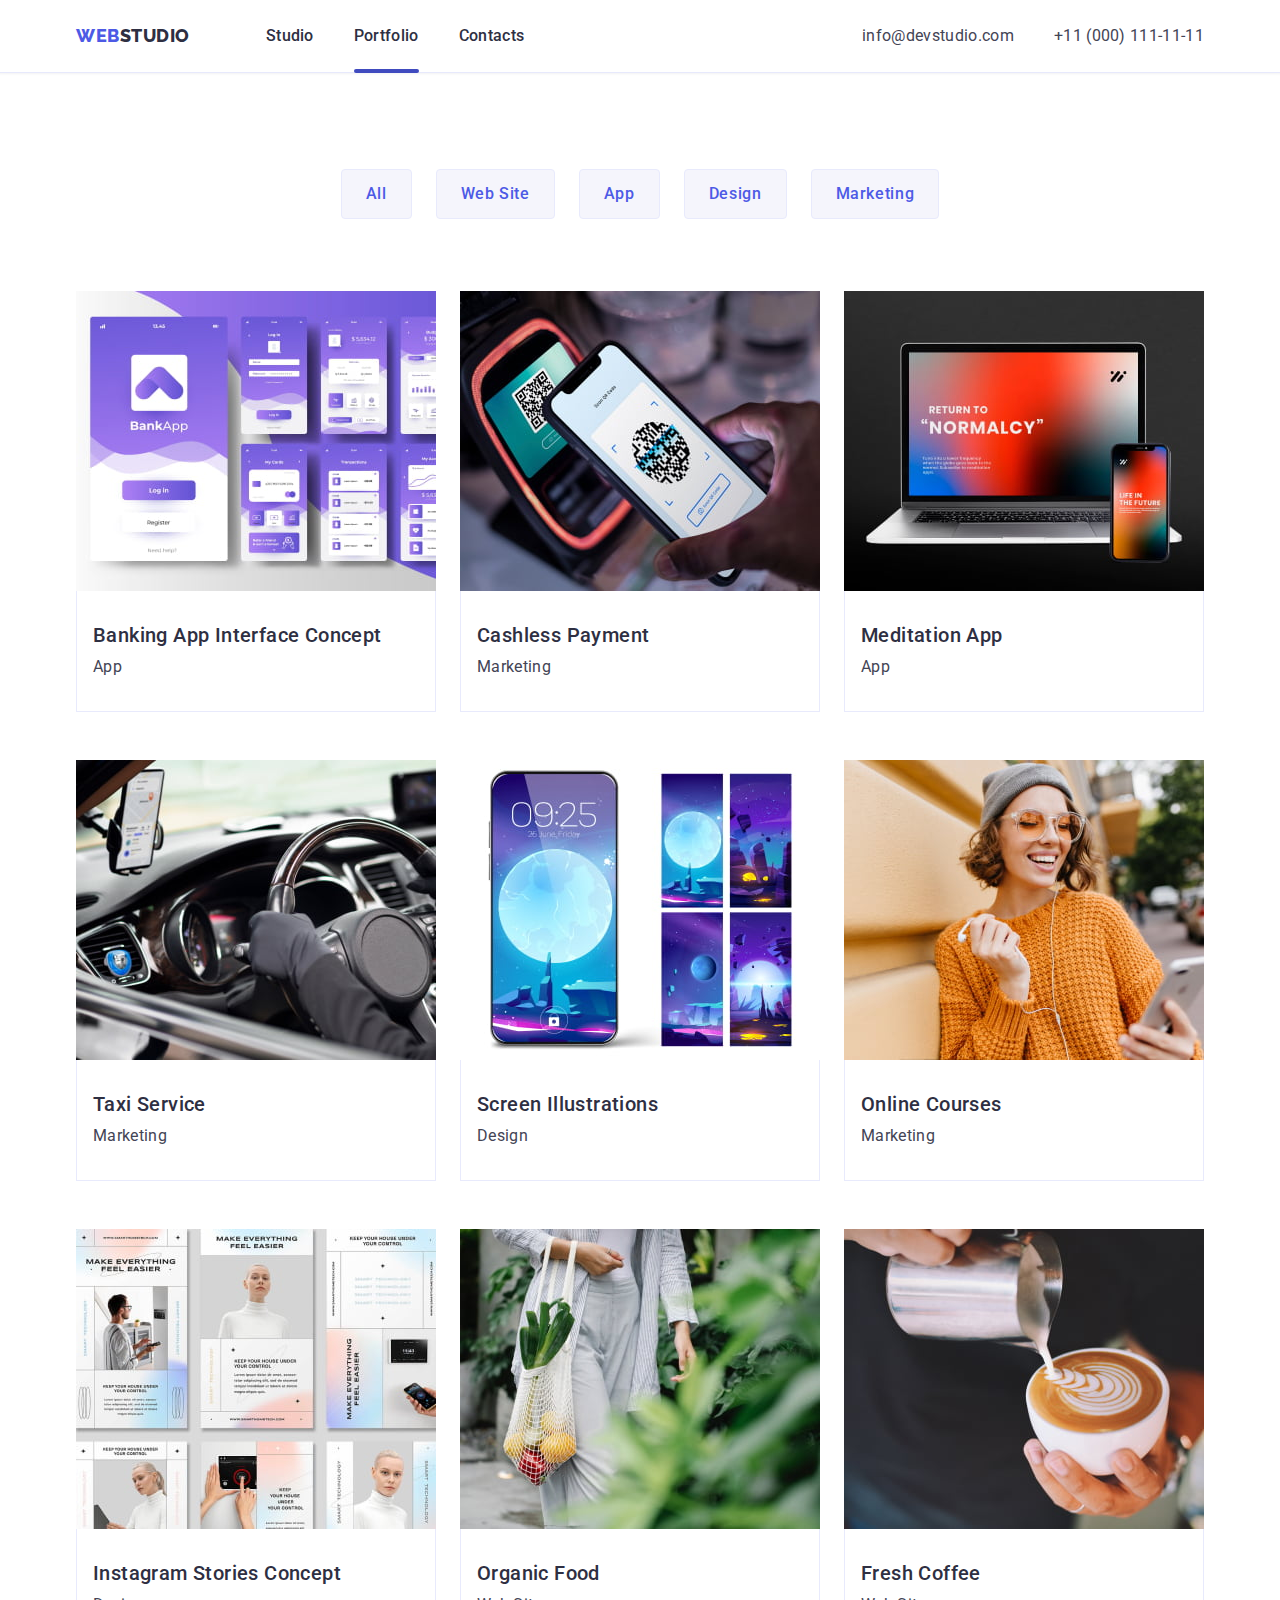
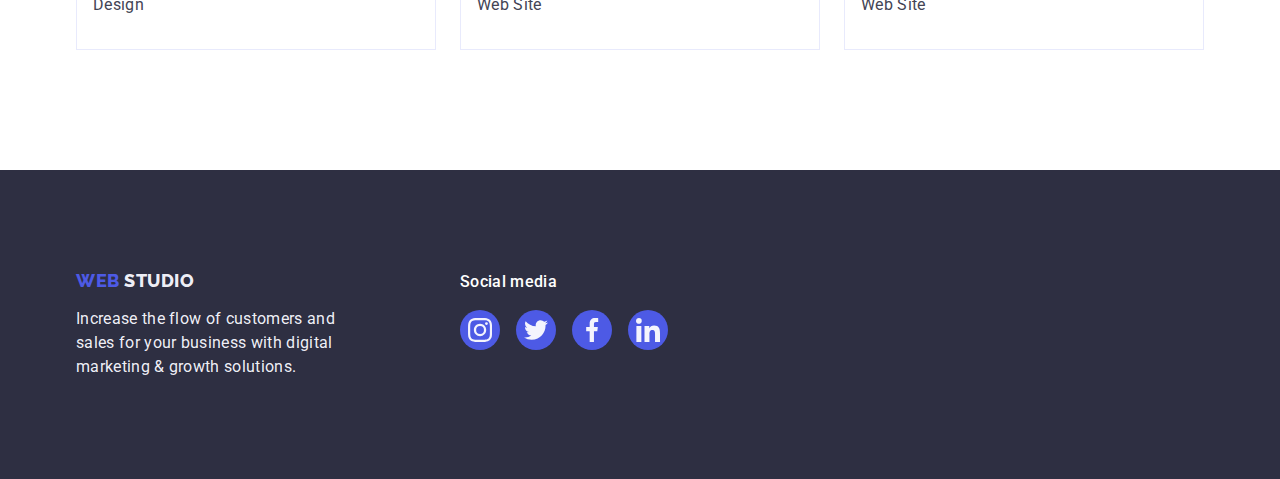
==== commit 92d52103: ".activ::after" ====
--- a/portfolio.html
+++ b/portfolio.html
@@ -238,47 +238,49 @@
   </main>
   <!-- Footer -->
   <footer class="page-footer">
-    <div class="page-footer-container">
-      <a class="footer-menu-logo link" href="./index.html">Web
-        <span class="footer-logo">Studio</span>
-      </a>
-      <p class="footer-text">
-        Increase the flow of customers and sales for your business with digital
-        marketing & growth solutions.
-      </p>
-    </div>
-    <div class="wrapper-container ">
-      <p class="text-social">Social media</p>
-      <ul class="social-list list footer-list">
-        <li class="social-list-item">
-          <a href="" class="social-list-link footer-link">
-            <svg class="social-list-icon" width="24" height="24">
-              <use href="./images/icons.svg#icon-instagram"></use>
-            </svg>
-          </a>
-        </li>
-        <li class="social-list-item">
-          <a href="" class="social-list-link footer-link">
-            <svg class="social-list-icon" width="24" height="24">
-              <use href="./images/icons.svg#icon-twitter"></use>
-            </svg>
-          </a>
-        </li>
-        <li class="social-list-item">
-          <a href="" class="social-list-link footer-link">
-            <svg class="social-list-icon" width="24" height="24">
-              <use href="./images/icons.svg#icon-facebook"></use>
-            </svg>
-          </a>
-        </li>
-        <li class="social-list-item">
-          <a href="" class="social-list-link footer-link">
-            <svg class="social-list-icon" width="24" height="24">
-              <use href="./images/icons.svg#icon-linkedin"></use>
-            </svg>
-          </a>
-        </li>
-      </ul>
+    <div class="container footer-container-content">
+      <div class="page-footer-container">
+        <a class="footer-menu-logo link" href="./index.html">Web
+          <span class="footer-logo">Studio</span>
+        </a>
+        <p class="footer-text">
+          Increase the flow of customers and sales for your business with digital
+          marketing & growth solutions.
+        </p>
+      </div>
+      <div class="wrapper-container ">
+        <p class="text-social">Social media</p>
+        <ul class="social-list list footer-list">
+          <li class="social-list-item">
+            <a class="social-list-link footer-link" href="">
+              <svg class="social-list-icon" width="24" height="24">
+                <use href="./images/icons.svg#icon-instagram"></use>
+              </svg>
+            </a>
+          </li>
+          <li class="social-list-item">
+            <a class="social-list-link footer-link" href="">
+              <svg class="social-list-icon" width="24" height="24">
+                <use href="./images/icons.svg#icon-twitter"></use>
+              </svg>
+            </a>
+          </li>
+          <li class="social-list-item">
+            <a class="social-list-link footer-link" href="">
+              <svg class="social-list-icon" width="24" height="24">
+                <use href="./images/icons.svg#icon-facebook"></use>
+              </svg>
+            </a>
+          </li>
+          <li class="social-list-item">
+            <a class="social-list-link footer-link" href="">
+              <svg class="social-list-icon" width="24" height="24">
+                <use href="./images/icons.svg#icon-linkedin"></use>
+              </svg>
+            </a>
+          </li>
+        </ul>
+      </div>
     </div>
   </footer>
 </body>
--- a/css/styles.css
+++ b/css/styles.css
@@ -147,7 +147,6 @@
 }
 
 .menu {
-
   display: flex;
   align-items: center;
 }
@@ -170,10 +169,10 @@
   letter-spacing: 0.02em;
   transition: color 250ms cubic-bezier(0.4, 0, 0.2, 1);
   color: var(--title-text-color);
-  color: #404bbf
-}
-
-.menu-link::after {
+
+}
+
+.activ::after {
   position: absolute;
   left: 0;
   bottom: -1px;
@@ -182,6 +181,7 @@
   width: 100%;
   height: 4px;
   border-radius: 2px;
+  background-color: #404bbf;
 }
 
 .menu-link.activ::after {
@@ -512,7 +512,7 @@
 
 .text-social {
   margin-bottom: 16px;
-  text-align: center;
+
   font-weight: 500;
   font-size: 16px;
   line-height: 1.5;
@@ -668,7 +668,7 @@
 .is-hidden {
   opacity: 0;
   visibility: hidden;
-  visibility: hidden;
+  pointer-events: none;
 }
 
 .modal {
@@ -676,11 +676,14 @@
   top: 50%;
   left: 50%;
   transform: translate(-50%, -50%);
+
   width: 408px;
-  height: 584px;
+  min-height: 576px;
   background: #FCFCFC;
   box-shadow: 0px 1px 1px rgba(0, 0, 0, 0.14), 0px 1px 3px rgba(0, 0, 0, 0.12), 0px 2px 1px rgba(0, 0, 0, 0.2);
   border-radius: 4px;
+
+  transition: transform 250ms cubic-bezier(0.4, 0, 0.2, 1);
 
 }
 
@@ -699,7 +702,7 @@
   padding: 0;
   cursor: pointer;
 
-  transition: backgroun-dcolor- 250ms cubic-bezier(0.4, 0, 0.2, 1);
+  transition: background-color 250ms cubic-bezier(0.4, 0, 0.2, 1), border 250ms cubic-bezier(0.4, 0, 0.2, 1);
   border: 1px solid rgba(0, 0, 0, 0.1);
   background: #E7E9FC;
 }
@@ -708,5 +711,14 @@
 .modal-close-btn:hover,
 .modal-close-btn:focus {
   background-color: var(--icon-hover-color);
-
+  border: none;
+}
+
+.modal-close-icon {
+  transition: fill 250ms cubic-bezier(0.4, 0, 0.2, 1);
+}
+
+.modal-close-btn:hover .modal-close-icon,
+.modal-close-btn:focus .modal-close-icon {
+  fill: #ffffff
 }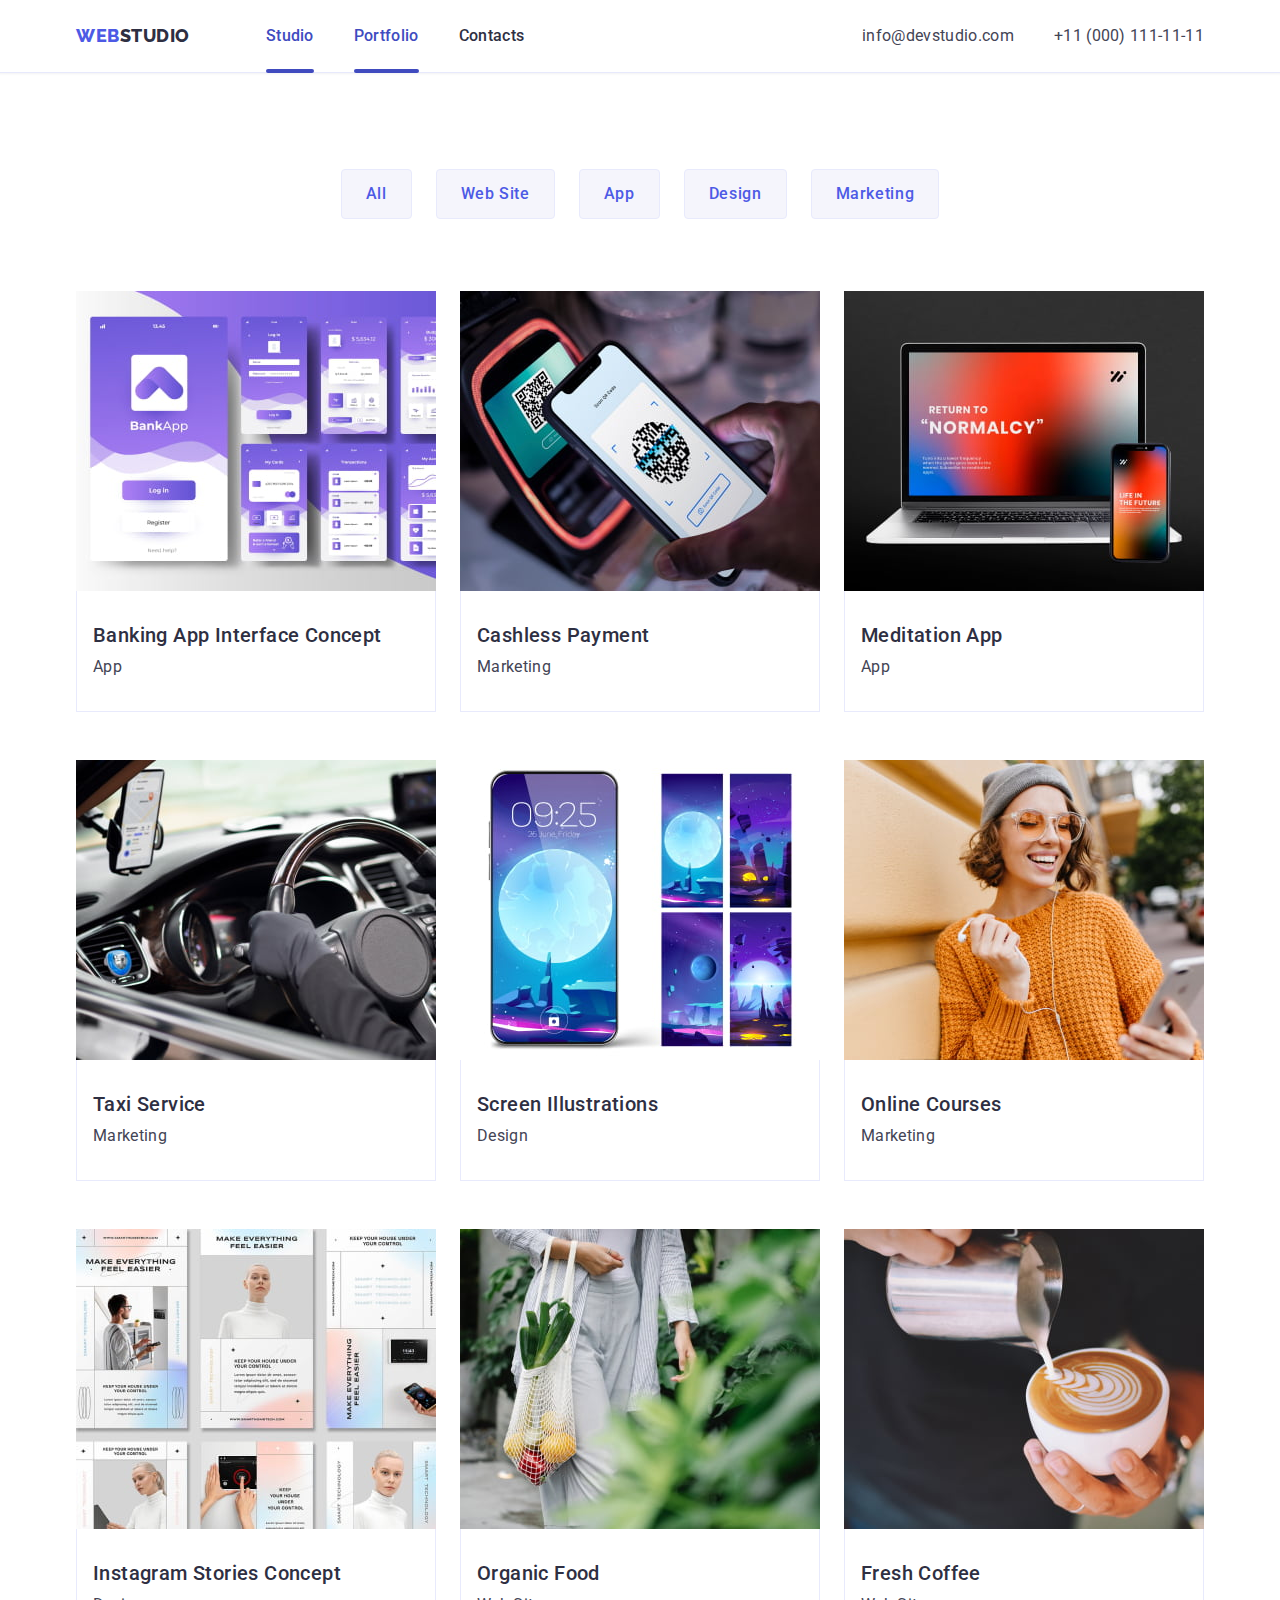
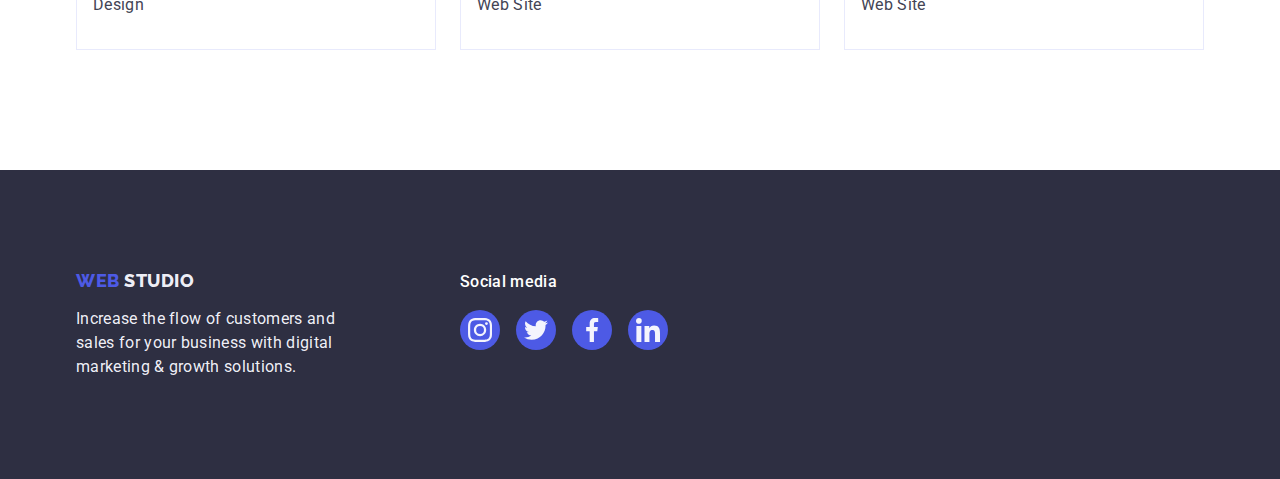
==== commit 1d3745b1: "menu-link link activ" ====
--- a/portfolio.html
+++ b/portfolio.html
@@ -27,7 +27,7 @@
         </a>
         <ul class="menu list">
           <li class="menu-item">
-            <a class="menu-link link" href="./index.html">Studio</a>
+            <a class="menu-link link activ" href="./index.html">Studio</a>
           </li>
           <li class="menu-item">
             <a class="menu-link link activ" href="./portfolio.html">Portfolio</a>
--- a/css/styles.css
+++ b/css/styles.css
@@ -169,7 +169,10 @@
   letter-spacing: 0.02em;
   transition: color 250ms cubic-bezier(0.4, 0, 0.2, 1);
   color: var(--title-text-color);
-
+}
+
+.activ {
+  color: #404bbf
 }
 
 .activ::after {
